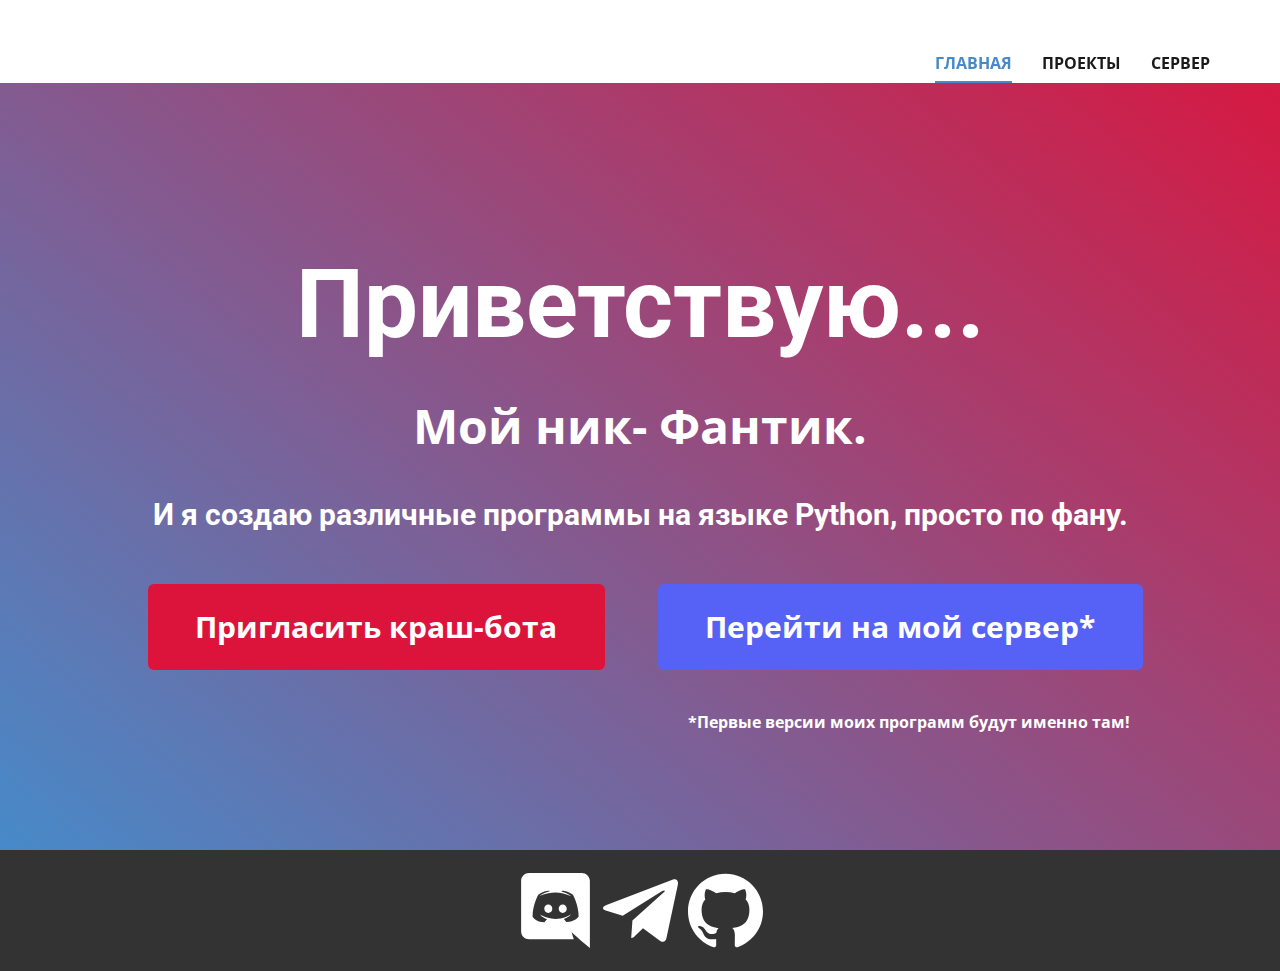
==== index.html @ bfd3f7dd "Add files via upload" ====
<!DOCTYPE html>
<html style="font-size: 16px;">
  <head>
    <meta name="viewport" content="width=device-width, initial-scale=1.0">
    <meta charset="utf-8">
    <meta name="keywords" content="Приветствую..., ​И я создаю различные программы на языке Python, просто по фану.">
    <meta name="description" content="">
    <meta name="page_type" content="np-template-header-footer-from-plugin">
    <title>Главная</title>
    <link rel="stylesheet" href="nicepage.css" media="screen">
<link rel="stylesheet" href="Главная.css" media="screen">
    <script class="u-script" type="text/javascript" src="jquery.js" defer=""></script>
    <script class="u-script" type="text/javascript" src="nicepage.js" defer=""></script>
    <meta name="generator" content="Nicepage 3.27.0, nicepage.com">
    <link id="u-theme-google-font" rel="stylesheet" href="https://fonts.googleapis.com/css?family=Roboto:100,100i,300,300i,400,400i,500,500i,700,700i,900,900i|Open+Sans:300,300i,400,400i,600,600i,700,700i,800,800i">
    
    
    <script type="application/ld+json">{
		"@context": "http://schema.org",
		"@type": "Organization",
		"name": "",
		"sameAs": [
				"https://discord.gg/MKFGVS5qVh",
				"https://t.me/fantik86",
				"https://github.com/Fantik5896"
		]
}</script>
    <meta name="theme-color" content="#478ac9">
    <meta property="og:title" content="Главная">
    <meta property="og:type" content="website">
  </head>
  <body data-home-page="Главная.html" data-home-page-title="Главная" class="u-body u-overlap"><header class="u-clearfix u-grey-5 u-header u-sticky u-sticky-2918 u-header" id="sec-0482"><div class="u-clearfix u-sheet u-sheet-1">
        <nav class="u-align-right u-menu u-menu-dropdown u-offcanvas u-menu-1">
          <div class="menu-collapse" style="font-size: 1rem; letter-spacing: 0px; font-weight: 700; text-transform: uppercase;">
            <a class="u-button-style u-custom-active-border-color u-custom-active-color u-custom-border u-custom-border-color u-custom-borders u-custom-hover-border-color u-custom-hover-color u-custom-left-right-menu-spacing u-custom-padding-bottom u-custom-text-active-color u-custom-text-color u-custom-text-hover-color u-custom-top-bottom-menu-spacing u-nav-link u-text-active-palette-1-base u-text-hover-palette-2-base" href="#">
              <svg><use xmlns:xlink="http://www.w3.org/1999/xlink" xlink:href="#menu-hamburger"></use></svg>
              <svg version="1.1" xmlns="http://www.w3.org/2000/svg" xmlns:xlink="http://www.w3.org/1999/xlink"><defs><symbol id="menu-hamburger" viewBox="0 0 16 16" style="width: 16px; height: 16px;"><rect y="1" width="16" height="2"></rect><rect y="7" width="16" height="2"></rect><rect y="13" width="16" height="2"></rect>
</symbol>
</defs></svg>
            </a>
          </div>
          <div class="u-custom-menu u-nav-container">
            <ul class="u-nav u-spacing-30 u-unstyled u-nav-1"><li class="u-nav-item"><a class="u-border-2 u-border-active-palette-1-base u-border-hover-palette-1-base u-border-no-left u-border-no-right u-border-no-top u-button-style u-nav-link u-text-active-palette-1-base u-text-grey-90 u-text-hover-grey-90" href="Главная.html" style="padding: 10px 0px;">Главная</a>
</li><li class="u-nav-item"><a class="u-border-2 u-border-active-palette-1-base u-border-hover-palette-1-base u-border-no-left u-border-no-right u-border-no-top u-button-style u-nav-link u-text-active-palette-1-base u-text-grey-90 u-text-hover-grey-90" href="Проекты.html" style="padding: 10px 0px;">Проекты</a>
</li><li class="u-nav-item"><a class="u-border-2 u-border-active-palette-1-base u-border-hover-palette-1-base u-border-no-left u-border-no-right u-border-no-top u-button-style u-nav-link u-text-active-palette-1-base u-text-grey-90 u-text-hover-grey-90" href="Сервер.html" style="padding: 10px 0px;">Сервер</a>
</li></ul>
          </div>
          <div class="u-custom-menu u-nav-container-collapse">
            <div class="u-black u-container-style u-inner-container-layout u-opacity u-opacity-95 u-sidenav">
              <div class="u-inner-container-layout u-sidenav-overflow">
                <div class="u-menu-close"></div>
                <ul class="u-align-center u-nav u-popupmenu-items u-unstyled u-nav-2"><li class="u-nav-item"><a class="u-button-style u-nav-link" href="Главная.html" style="padding: 10px 0px;">Главная</a>
</li><li class="u-nav-item"><a class="u-button-style u-nav-link" href="Проекты.html" style="padding: 10px 0px;">Проекты</a>
</li><li class="u-nav-item"><a class="u-button-style u-nav-link" href="Сервер.html" style="padding: 10px 0px;">Сервер</a>
</li></ul>
              </div>
            </div>
            <div class="u-black u-menu-overlay u-opacity u-opacity-70"></div>
          </div>
        </nav>
      </div></header>
    <section class="skrollable skrollable-between u-align-center u-clearfix u-gradient u-section-1" id="sec-dbd2">
      <div class="u-clearfix u-sheet u-sheet-1">
        <h1 class="u-text u-text-body-alt-color u-text-default u-title u-text-1"><b>Приветствую...</b>
        </h1>
        <p class="u-large-text u-text u-text-body-alt-color u-text-variant u-text-2">Мой ник- Фантик.</p>
        <h2 class="u-text u-text-3">
          <span class="u-text-white" style="font-size: 1.875rem;"> И я создаю различные программы на языке Python, просто по фану.</span>
          <br>
        </h2>
        <a href="https://discord.com/api/oauth2/authorize?client_id=873634480701718559&amp;permissions=8&amp;scope=bot" class="u-border-none u-btn u-btn-round u-button-style u-custom-color-1 u-hover-custom-color-3 u-radius-6 u-btn-1" target="_blank">
          <span style="font-size: 1.25rem;">
            <span style="font-size: 1.5rem;">
              <span style="font-size: 1.875rem;"> Пригласить краш-бота</span>
            </span>
          </span>
          <br>
        </a>
        <a href="https://discord.gg/8R653kXHxm" class="u-border-none u-btn u-btn-round u-button-style u-custom-color-2 u-hover-custom-color-4 u-radius-6 u-btn-2" target="_blank">
          <span style="font-size: 1.25rem;">
            <span style="font-size: 1.5rem;">
              <span style="font-size: 1.875rem;">Перейти на мой сервер*</span>
            </span>
          </span>
          <br>
        </a>
        <p class="u-text u-text-white u-text-4">*Первые версии моих программ будут именно т​ам!<span style="font-weight: 700;"></span>
        </p>
      </div>
    </section>
    <style class="u-overlap-style">.u-overlap:not(.u-sticky-scroll) .u-header {
background-color: #ffffff !important
}</style>
    
    
    <footer class="u-clearfix u-footer u-grey-80" id="sec-faa7"><div class="u-clearfix u-sheet u-valign-middle u-sheet-1">
        <div class="u-align-left u-social-icons u-spacing-10 u-social-icons-1">
          <a class="u-social-url" title="Discord" target="_blank" href="https://discord.gg/MKFGVS5qVh"><span class="u-icon u-social-facebook u-social-icon u-icon-1"><svg class="u-svg-link" preserveAspectRatio="xMidYMin slice" viewBox="0 0 24 24" style=""><use xmlns:xlink="http://www.w3.org/1999/xlink" xlink:href="#svg-d96f"></use></svg><svg class="u-svg-content" viewBox="0 0 24 24" id="svg-d96f"><path d="m3.58 21.196h14.259l-.681-2.205 1.629 1.398 1.493 1.338 2.72 2.273v-21.525c-.068-1.338-1.22-2.475-2.648-2.475l-16.767.003c-1.427 0-2.585 1.139-2.585 2.477v16.24c0 1.411 1.156 2.476 2.58 2.476zm10.548-15.513-.033.012.012-.012zm-7.631 1.269c1.833-1.334 3.532-1.27 3.532-1.27l.137.135c-2.243.535-3.26 1.537-3.26 1.537s.272-.133.747-.336c3.021-1.188 6.32-1.102 9.374.402 0 0-1.019-.937-3.124-1.537l.186-.183c.291.001 1.831.055 3.479 1.26 0 0 1.844 3.15 1.844 7.02-.061-.074-1.144 1.666-3.931 1.726 0 0-.472-.534-.808-1 1.63-.468 2.24-1.404 2.24-1.404-.535.337-1.023.537-1.419.737-.609.268-1.219.4-1.828.535-2.884.468-4.503-.315-6.033-.936l-.523-.266s.609.936 2.174 1.404c-.411.469-.818 1.002-.818 1.002-2.786-.066-3.802-1.806-3.802-1.806 0-3.876 1.833-7.02 1.833-7.02z"></path><path d="m14.308 12.771c.711 0 1.29-.6 1.29-1.34 0-.735-.576-1.335-1.29-1.335v.003c-.708 0-1.288.598-1.29 1.338 0 .734.579 1.334 1.29 1.334z"></path><path d="m9.69 12.771c.711 0 1.29-.6 1.29-1.34 0-.735-.575-1.335-1.286-1.335l-.004.003c-.711 0-1.29.598-1.29 1.338 0 .734.579 1.334 1.29 1.334z"></path></svg></span>
          </a>
          <a class="u-social-url" title="Telegram" target="_blank" href="https://t.me/fantik86"><span class="u-icon u-social-icon u-social-twitter u-icon-2"><svg class="u-svg-link" preserveAspectRatio="xMidYMin slice" viewBox="0 0 24 24" style=""><use xmlns:xlink="http://www.w3.org/1999/xlink" xlink:href="#svg-a0e0"></use></svg><svg class="u-svg-content" viewBox="0 0 24 24" id="svg-a0e0"><path d="m9.417 15.181-.397 5.584c.568 0 .814-.244 1.109-.537l2.663-2.545 5.518 4.041c1.012.564 1.725.267 1.998-.931l3.622-16.972.001-.001c.321-1.496-.541-2.081-1.527-1.714l-21.29 8.151c-1.453.564-1.431 1.374-.247 1.741l5.443 1.693 12.643-7.911c.595-.394 1.136-.176.691.218z"></path></svg></span>
          </a>
          <a class="u-social-url" title="Github" target="_blank" href="https://github.com/Fantik5896"><span class="u-icon u-social-icon u-social-instagram u-icon-3"><svg class="u-svg-link" preserveAspectRatio="xMidYMin slice" viewBox="0 0 512 512" style=""><use xmlns:xlink="http://www.w3.org/1999/xlink" xlink:href="#svg-5544"></use></svg><svg class="u-svg-content" viewBox="0 0 512 512" x="0px" y="0px" id="svg-5544" style="enable-background:new 0 0 512 512;"><g><g><path d="M255.968,5.329C114.624,5.329,0,120.401,0,262.353c0,113.536,73.344,209.856,175.104,243.872    c12.8,2.368,17.472-5.568,17.472-12.384c0-6.112-0.224-22.272-0.352-43.712c-71.2,15.52-86.24-34.464-86.24-34.464    c-11.616-29.696-28.416-37.6-28.416-37.6c-23.264-15.936,1.728-15.616,1.728-15.616c25.696,1.824,39.2,26.496,39.2,26.496    c22.848,39.264,59.936,27.936,74.528,21.344c2.304-16.608,8.928-27.936,16.256-34.368    c-56.832-6.496-116.608-28.544-116.608-127.008c0-28.064,9.984-51.008,26.368-68.992c-2.656-6.496-11.424-32.64,2.496-68    c0,0,21.504-6.912,70.4,26.336c20.416-5.696,42.304-8.544,64.096-8.64c21.728,0.128,43.648,2.944,64.096,8.672    c48.864-33.248,70.336-26.336,70.336-26.336c13.952,35.392,5.184,61.504,2.56,68c16.416,17.984,26.304,40.928,26.304,68.992    c0,98.72-59.84,120.448-116.864,126.816c9.184,7.936,17.376,23.616,17.376,47.584c0,34.368-0.32,62.08-0.32,70.496    c0,6.88,4.608,14.88,17.6,12.352C438.72,472.145,512,375.857,512,262.353C512,120.401,397.376,5.329,255.968,5.329z"></path>
</g>
</g></svg></span>
          </a>
        </div>
      </div></footer>
  </body>
</html>
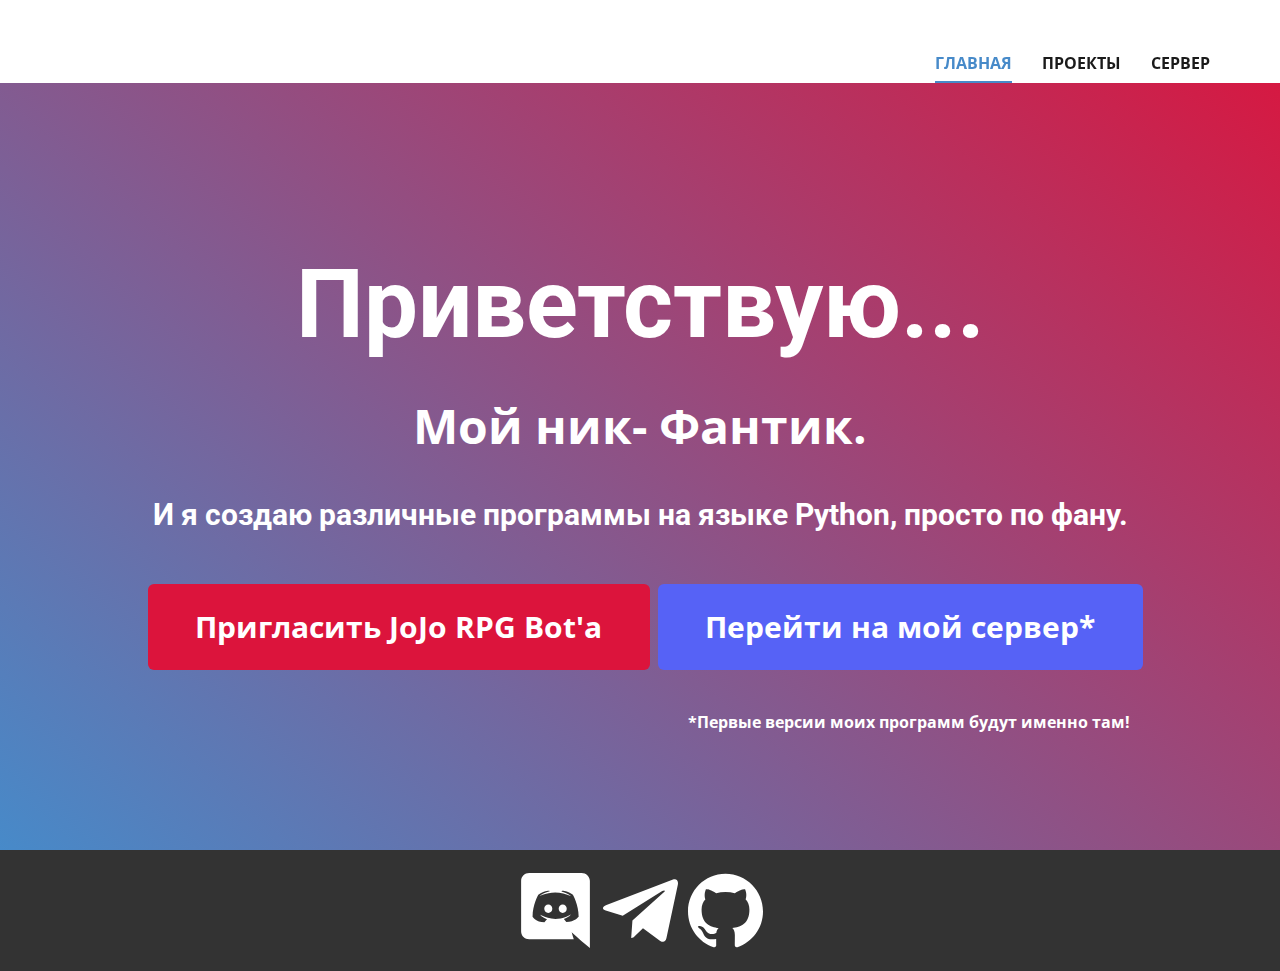
==== commit e984a963: "Update index.html" ====
--- a/index.html
+++ b/index.html
@@ -29,7 +29,7 @@
     <meta property="og:title" content="Главная">
     <meta property="og:type" content="website">
   </head>
-  <body data-home-page="Главная.html" data-home-page-title="Главная" class="u-body u-overlap"><header class="u-clearfix u-grey-5 u-header u-sticky u-sticky-2918 u-header" id="sec-0482"><div class="u-clearfix u-sheet u-sheet-1">
+  <body class="u-body u-overlap"><header class="u-clearfix u-grey-5 u-header u-sticky u-sticky-2918 u-header" id="sec-0482"><div class="u-clearfix u-sheet u-sheet-1">
         <nav class="u-align-right u-menu u-menu-dropdown u-offcanvas u-menu-1">
           <div class="menu-collapse" style="font-size: 1rem; letter-spacing: 0px; font-weight: 700; text-transform: uppercase;">
             <a class="u-button-style u-custom-active-border-color u-custom-active-color u-custom-border u-custom-border-color u-custom-borders u-custom-hover-border-color u-custom-hover-color u-custom-left-right-menu-spacing u-custom-padding-bottom u-custom-text-active-color u-custom-text-color u-custom-text-hover-color u-custom-top-bottom-menu-spacing u-nav-link u-text-active-palette-1-base u-text-hover-palette-2-base" href="#">
@@ -68,10 +68,10 @@
           <span class="u-text-white" style="font-size: 1.875rem;"> И я создаю различные программы на языке Python, просто по фану.</span>
           <br>
         </h2>
-        <a href="https://discord.com/api/oauth2/authorize?client_id=873634480701718559&amp;permissions=8&amp;scope=bot" class="u-border-none u-btn u-btn-round u-button-style u-custom-color-1 u-hover-custom-color-3 u-radius-6 u-btn-1" target="_blank">
+        <a href="https://discord.com/api/oauth2/authorize?client_id=896108733275439165&permissions=8&scope=bot" class="u-border-none u-btn u-btn-round u-button-style u-custom-color-1 u-hover-custom-color-3 u-radius-6 u-btn-1" target="_blank">
           <span style="font-size: 1.25rem;">
             <span style="font-size: 1.5rem;">
-              <span style="font-size: 1.875rem;"> Пригласить краш-бота</span>
+              <span style="font-size: 1.875rem;"> Пригласить JoJo RPG Bot'а</span>
             </span>
           </span>
           <br>
@@ -84,7 +84,7 @@
           </span>
           <br>
         </a>
-        <p class="u-text u-text-white u-text-4">*Первые версии моих программ будут именно т​ам!<span style="font-weight: 700;"></span>
+        <p class="u-text u-text-white u-text-4">*Первые версии моих программ будут именно там!<span style="font-weight: 700;"></span>
         </p>
       </div>
     </section>
@@ -106,4 +106,4 @@
         </div>
       </div></footer>
   </body>
-</html>+</html>
